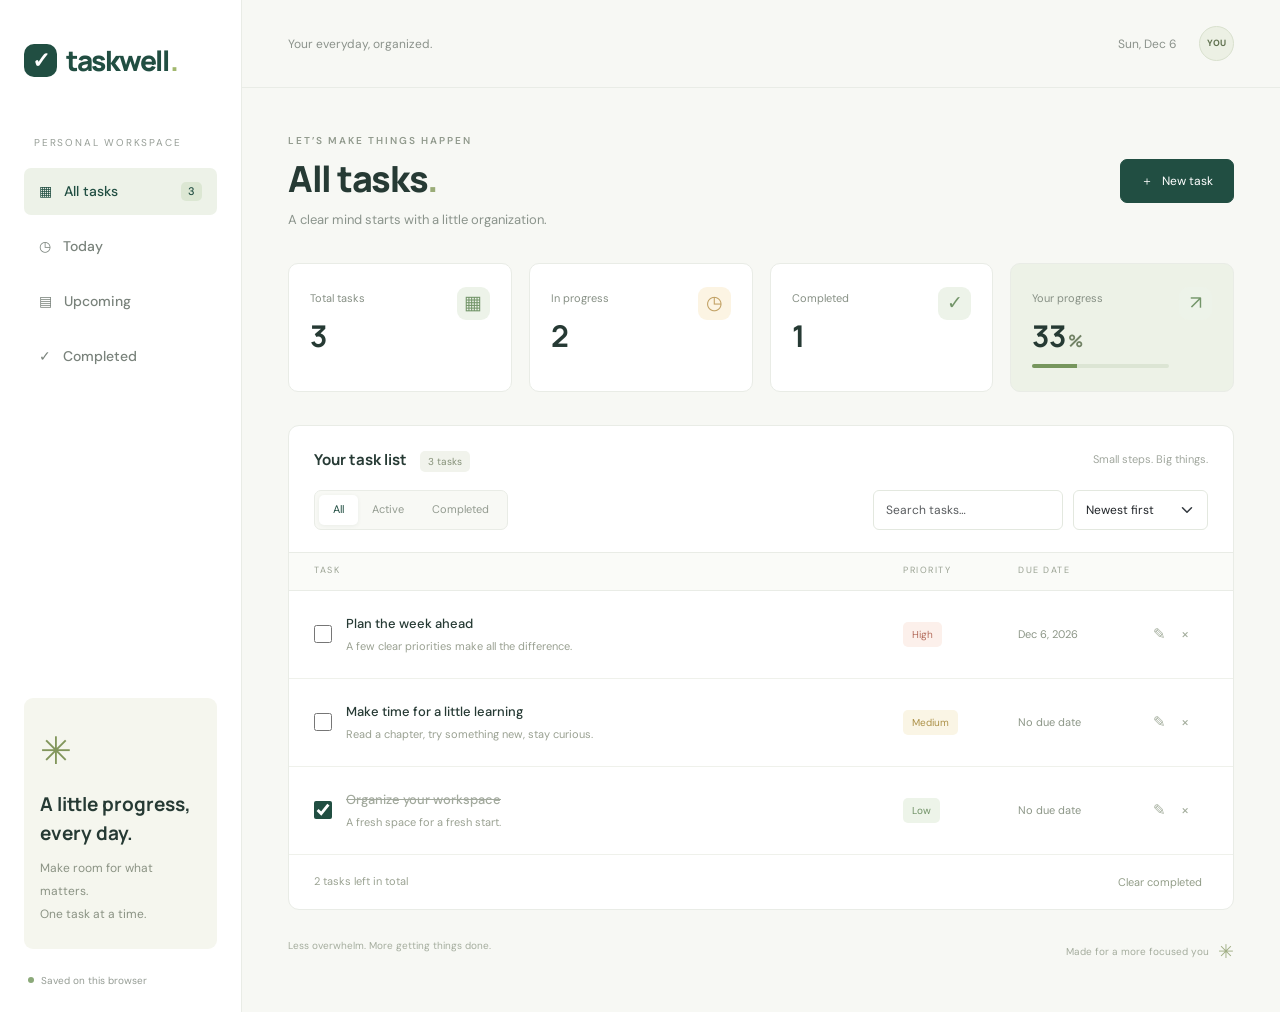
==== frontend/index.html @ 77743ed1 "Initial commit" ====
<!doctype html>
<html lang="en">
<head>
  <meta charset="utf-8">
  <meta name="viewport" content="width=device-width, initial-scale=1">
  <meta name="theme-color" content="#214e42">
  <title>Taskwell — Your everyday, organized</title>
  <link href="https://cdn.jsdelivr.net/npm/bootstrap@5.3.3/dist/css/bootstrap.min.css" rel="stylesheet">
  <link href="css/style.css" rel="stylesheet">
</head>
<body>
  <div class="app-shell">
    <aside class="sidebar">
      <a class="brand" href="index.html"><span class="brand-icon">✓</span> taskwell<span class="brand-dot">.</span></a>
      <div class="workspace-label">PERSONAL WORKSPACE</div>
      <nav aria-label="Task views" class="view-nav">
        <button class="nav-item active" data-view="all"><span>▦ &nbsp; All tasks</span><span id="nav-count">0</span></button>
        <button class="nav-item" data-view="today"><span>◷ &nbsp; Today</span></button>
        <button class="nav-item" data-view="upcoming"><span>▤ &nbsp; Upcoming</span></button>
        <button class="nav-item" data-view="completed"><span>✓ &nbsp; Completed</span></button>
      </nav>
      <div class="sidebar-note"><span class="note-spark">✳</span><h2>A little progress,<br>every day.</h2><p>Make room for what matters.<br>One task at a time.</p></div>
      <div class="storage-note"><span></span> Saved on this browser</div>
    </aside>
    <main>
      <header class="topbar"><span>Your everyday, organized.</span><div class="profile"><span id="header-date"></span><span class="avatar">YOU</span></div></header>
      <div class="main-content">
        <section class="page-heading"><div><div class="eyebrow">LET’S MAKE THINGS HAPPEN</div><h1 id="view-title">All tasks<span>.</span></h1><p id="view-description">A clear mind starts with a little organization.</p></div><button class="btn btn-green" id="add-task">＋ &nbsp; New task</button></section>
        <section class="stats-grid" aria-label="Task summary">
          <article class="stat-card"><div><span>Total tasks</span><strong id="stat-total">0</strong></div><span class="stat-icon">▦</span></article>
          <article class="stat-card"><div><span>In progress</span><strong id="stat-active">0</strong></div><span class="stat-icon amber">◷</span></article>
          <article class="stat-card"><div><span>Completed</span><strong id="stat-done">0</strong></div><span class="stat-icon">✓</span></article>
          <article class="stat-card progress-card"><div><span>Your progress</span><strong id="stat-progress">0<span>%</span></strong><div class="progress-track"><div id="progress-fill"></div></div></div><span class="stat-icon">↗</span></article>
        </section>
        <section class="task-panel" aria-label="Tasks">
          <div class="panel-heading"><h2>Your task list <span id="list-count">0 tasks</span></h2><span class="small-note">Small steps. Big things.</span></div>
          <div class="toolbar"><div class="filter-tabs" role="group" aria-label="Filter by status"><button class="active" data-status="all">All</button><button data-status="active">Active</button><button data-status="completed">Completed</button></div><div class="search-sort"><input id="search" type="search" class="form-control" placeholder="Search tasks…" aria-label="Search tasks"><select id="sort" class="form-select" aria-label="Sort tasks"><option value="newest">Newest first</option><option value="due">Due date</option><option value="priority">Priority</option></select></div></div>
          <div class="list-labels"><span>TASK</span><span>PRIORITY</span><span>DUE DATE</span><span></span></div>
          <div id="task-list"></div>
          <div class="panel-footer"><span id="remaining-count">0 tasks left</span><button id="clear-completed">Clear completed</button></div>
        </section>
        <footer class="page-footer"><span>Less overwhelm. More getting things done.</span><span>Made for a more focused you <span class="footer-star">✳</span></span></footer>
      </div>
    </main>
  </div>
  <div class="modal fade" id="task-modal" tabindex="-1" aria-labelledby="modal-title" aria-hidden="true"><div class="modal-dialog modal-dialog-centered"><div class="modal-content"><form id="task-form"><div class="modal-header"><h2 class="modal-title fs-5" id="modal-title">New task</h2><button type="button" class="btn-close" data-bs-dismiss="modal" aria-label="Close"></button></div><div class="modal-body"><label class="form-label" for="task-title">Task title <span class="text-danger">*</span></label><input id="task-title" class="form-control mb-3" required maxlength="120" placeholder="What would you like to get done?"><label class="form-label" for="task-notes">Notes</label><textarea id="task-notes" class="form-control mb-3" maxlength="500" rows="3" placeholder="Add a little detail (optional)"></textarea><div class="row"><div class="col-sm-6 mb-3"><label class="form-label" for="task-priority">Priority</label><select id="task-priority" class="form-select"><option value="low">Low</option><option value="medium" selected>Medium</option><option value="high">High</option></select></div><div class="col-sm-6 mb-3"><label class="form-label" for="task-due">Due date</label><input id="task-due" class="form-control" type="date"></div></div></div><div class="modal-footer"><button type="button" class="btn btn-light" data-bs-dismiss="modal">Cancel</button><button class="btn btn-green" type="submit">Save task</button></div></form></div></div></div>
  <div id="announcement" class="visually-hidden" role="status" aria-live="polite"></div>
  <div id="storage-error" role="alert" hidden></div>
  <script src="https://code.jquery.com/jquery-3.7.1.min.js"></script>
  <script src="https://cdn.jsdelivr.net/npm/bootstrap@5.3.3/dist/js/bootstrap.bundle.min.js"></script>
  <script src="js/app.js"></script>
</body>
</html>
---- frontend/css/style.css ----
@import url('https://fonts.googleapis.com/css2?family=DM+Sans:wght@400;500;600;700&family=Manrope:wght@400;500;600;700;800&display=swap');
:root{--green:#214e42;--ink:#263a34;--muted:#87908b;--border:#e9ece6;--paper:#f7f8f4}*{box-sizing:border-box}body{margin:0;color:var(--ink);background:var(--paper);font-family:'DM Sans',sans-serif;font-size:14px}button,input,select,textarea{font:inherit}button,a,input,select,textarea{touch-action:manipulation}button:focus-visible,a:focus-visible{outline:3px solid #9dbb86;outline-offset:3px}.app-shell{display:flex;min-height:100vh}.sidebar{width:242px;flex-shrink:0;background:#fff;border-right:1px solid var(--border);padding:39px 24px 24px;display:flex;flex-direction:column}.brand{text-decoration:none;color:var(--green);font-family:Manrope,sans-serif;font-size:28px;font-weight:800;letter-spacing:-1.3px;display:flex;align-items:center;gap:9px}.brand-icon{font-size:22px;background:var(--green);color:white;border-radius:10px;width:33px;height:33px;text-align:center;line-height:33px}.brand-dot{color:#a2b86e;margin-left:-8px}.workspace-label{font-size:10px;letter-spacing:1.8px;color:#979e97;margin:54px 10px 18px}.view-nav{display:grid;gap:8px}.nav-item{border:0;background:transparent;color:#79827b;display:flex;justify-content:space-between;text-align:left;align-items:center;padding:13px 15px;border-radius:7px;font-weight:500}.nav-item.active{color:var(--green);background:#edf2e8}.nav-item #nav-count{background:#dce7d3;border-radius:5px;padding:1px 7px;font-size:11px}.sidebar-note{margin-top:auto;padding:25px 16px 23px;background:#f5f6ee;border-radius:9px}.note-spark{font-size:38px;color:#82965c}.sidebar-note h2{font-family:Manrope,sans-serif;font-size:19px;line-height:1.5;font-weight:700;margin:10px 0}.sidebar-note p{font-size:12px;line-height:1.9;color:#8b9384;margin:0}.storage-note{font-size:10px;color:#959c94;margin:24px 4px 0;display:flex;align-items:center;gap:7px}.storage-note span{width:6px;height:6px;background:#8ba979;border-radius:50%}main{flex:1;min-width:0}.topbar{height:88px;border-bottom:1px solid var(--border);display:flex;align-items:center;justify-content:space-between;padding:0 46px;color:#8b928b;font-size:12px}.profile{display:flex;gap:22px;align-items:center}.avatar{border:1px solid #d9e1ce;background:#ecf0e4;color:#617250;border-radius:50%;width:35px;height:35px;display:grid;place-items:center;font-size:9px;font-weight:700}.main-content{max-width:1280px;margin:auto;padding:45px 46px}.page-heading{display:flex;align-items:center;justify-content:space-between;margin-bottom:33px}.eyebrow{font-size:10px;letter-spacing:2px;color:#919a8d;font-weight:600}h1{font-family:Manrope,sans-serif;font-size:36px;letter-spacing:-1.3px;font-weight:800;margin:9px 0 10px}h1 span{color:#9aac77}.page-heading p{color:#8b948c;margin:0;font-size:13px}.btn-green{background:var(--green);color:#fff;border:1px solid var(--green);font-size:12px;padding:12px 20px;border-radius:7px}.btn-green:hover,.btn-green:focus{background:#173c32;color:#fff}.stats-grid{display:grid;grid-template-columns:repeat(4,1fr);gap:17px;margin-bottom:33px}.stat-card{background:#fff;border:1px solid var(--border);border-radius:10px;min-height:124px;padding:23px 21px;display:flex;justify-content:space-between;gap:10px}.stat-card div>span{font-size:11px;color:#879085}.stat-card strong{display:block;font-family:Manrope,sans-serif;font-size:30px;font-weight:700;line-height:1.4;margin-top:7px}.stat-icon{border-radius:9px;background:#edf3e9;color:#739569;width:33px;height:33px;display:grid;place-items:center;font-size:19px}.stat-icon.amber{background:#fcf4e3;color:#c1a063}.progress-card{background:#edf2e7}.progress-card>div{flex:1}.progress-card strong span{font-size:17px;color:#718265;margin-left:2px}.progress-track{height:4px;background:#dce5d4;border-radius:4px;margin-top:7px;overflow:hidden}.progress-track div{height:100%;background:#76965d;transition:width .2s}.task-panel{background:#fff;border:1px solid var(--border);border-radius:11px;overflow:hidden}.panel-heading{display:flex;align-items:center;justify-content:space-between;padding:25px 25px 21px}h2{margin:0}.panel-heading h2{font-family:Manrope,sans-serif;font-size:15px;font-weight:700}.panel-heading h2 span{margin-left:10px;background:#f1f3ec;border-radius:5px;padding:4px 8px;font-family:'DM Sans',sans-serif;font-size:10px;font-weight:400;color:#859078}.small-note{font-size:11px;color:#a1a79e}.toolbar{padding:0 25px 22px;display:flex;justify-content:space-between;gap:16px}.filter-tabs{display:flex;padding:4px;border:1px solid var(--border);background:#f8f9f5;border-radius:7px}.filter-tabs button{border:0;border-radius:5px;background:transparent;padding:6px 14px;font-size:11px;color:#939b90}.filter-tabs button.active{background:white;color:var(--green);box-shadow:0 1px 4px #263a3410}.search-sort{display:flex;gap:10px}.search-sort .form-control{width:190px}.search-sort .form-select{width:135px}.form-control,.form-select{border-color:#e3e8df;font-size:12px;padding-top:10px;padding-bottom:10px}.form-control:focus,.form-select:focus{border-color:#8eab80;box-shadow:0 0 0 3px #87a77b20}.list-labels,.task-row{display:grid;grid-template-columns:minmax(0,1fr) 100px 115px 60px;gap:15px;align-items:center;padding:0 25px}.list-labels{background:#fafbf8;border-top:1px solid var(--border);border-bottom:1px solid var(--border);height:39px;font-size:9px;letter-spacing:1.5px;color:#9aa293}.task-row{min-height:88px;border-bottom:1px solid #eff1eb}.task-main{display:flex;align-items:center;gap:14px;min-width:0}.task-check{width:18px;height:18px;accent-color:var(--green);cursor:pointer;flex-shrink:0}.task-copy{min-width:0}.task-title{font-size:13px;font-weight:500;overflow-wrap:anywhere}.task-notes{font-size:11px;color:#9aA192;margin-top:5px;overflow-wrap:anywhere}.task-row.done .task-title{text-decoration:line-through;color:#a2a99d}.badge-priority{font-size:10px;padding:5px 9px;border-radius:5px;display:inline-block;width:fit-content;text-transform:capitalize}.priority-high{color:#b46d5d;background:#fcf0eb}.priority-medium{color:#ac9148;background:#faf5e5}.priority-low{color:#6f9165;background:#edf4e9}.due-date{font-size:11px;color:#8c9687}.due-date.overdue{color:#bb7561}.task-actions{display:flex;gap:5px}.icon-btn{border:0;background:transparent;color:#a2ac9b;padding:5px;font-size:15px;border-radius:4px}.icon-btn:hover{color:var(--green);background:#f0f4ec}.delete-task:hover{color:#b86d5b}.panel-footer{display:flex;justify-content:space-between;padding:18px 25px;font-size:11px;color:#9ba393}.panel-footer button{background:none;border:0;color:#929d88;font-size:11px}.panel-footer button:disabled{opacity:.4;cursor:default}.empty-state{text-align:center;padding:58px 20px;color:#929d88}.empty-state strong{display:block;color:#53674d;font-size:18px;margin-bottom:9px}.page-footer{display:flex;justify-content:space-between;gap:15px;margin-top:28px;font-size:10px;color:#a5ad9e}.footer-star{font-size:19px;color:#a0ae84;vertical-align:middle;margin-left:6px}.modal-content{border:0;border-radius:13px}.modal-header,.modal-footer{border-color:var(--border);padding:20px 24px}.modal-body{padding:24px}.form-label{font-size:12px;font-weight:500}#storage-error{position:fixed;bottom:20px;left:50%;transform:translateX(-50%);padding:15px 22px;background:#7d4437;color:white;border-radius:7px;z-index:1100;max-width:90%}@media(min-width:1450px){.main-content{padding-top:60px}.task-row{min-height:96px}}@media(max-width:1100px){.sidebar{width:205px;padding-left:18px;padding-right:18px}.main-content{padding:32px 25px}.topbar{padding:0 25px}.toolbar{flex-wrap:wrap}.stats-grid{gap:10px}.stat-card{padding:18px 14px}.search-sort{flex:1;justify-content:flex-end}}@media(max-width:760px){.app-shell{display:block}.sidebar{width:100%;padding:18px 20px;border-right:0;border-bottom:1px solid var(--border)}.brand{font-size:24px}.workspace-label,.sidebar-note,.storage-note{display:none}.view-nav{display:flex;overflow:auto;gap:4px;margin-top:18px}.nav-item{white-space:nowrap;padding:10px;font-size:12px;gap:9px}.topbar{height:61px;padding:0 20px}.profile{gap:10px}.main-content{padding:28px 18px}.page-heading{gap:15px}.eyebrow{font-size:8px}h1{font-size:30px}.page-heading p{font-size:11px}.btn-green{padding:10px 13px;white-space:nowrap}.stats-grid{grid-template-columns:repeat(2,1fr);margin-bottom:24px}.stat-card{min-height:110px}.small-note{display:none}.panel-heading{padding:22px 16px}.toolbar{padding:0 16px 18px}.search-sort{width:100%;flex:auto}.search-sort .form-control{width:100%}.search-sort .form-select{width:135px;flex-shrink:0}.list-labels{display:none}.task-row{grid-template-columns:minmax(0,1fr) auto;gap:8px;padding:18px 16px}.task-main{grid-column:1;grid-row:1 / 3}.task-row .badge-priority{grid-column:2;justify-self:end}.due-date{grid-column:2;text-align:right}.task-actions{grid-column:2;justify-content:flex-end}.panel-footer{padding:18px 16px}.page-footer{font-size:9px;flex-wrap:wrap}.task-title{font-size:12px}}
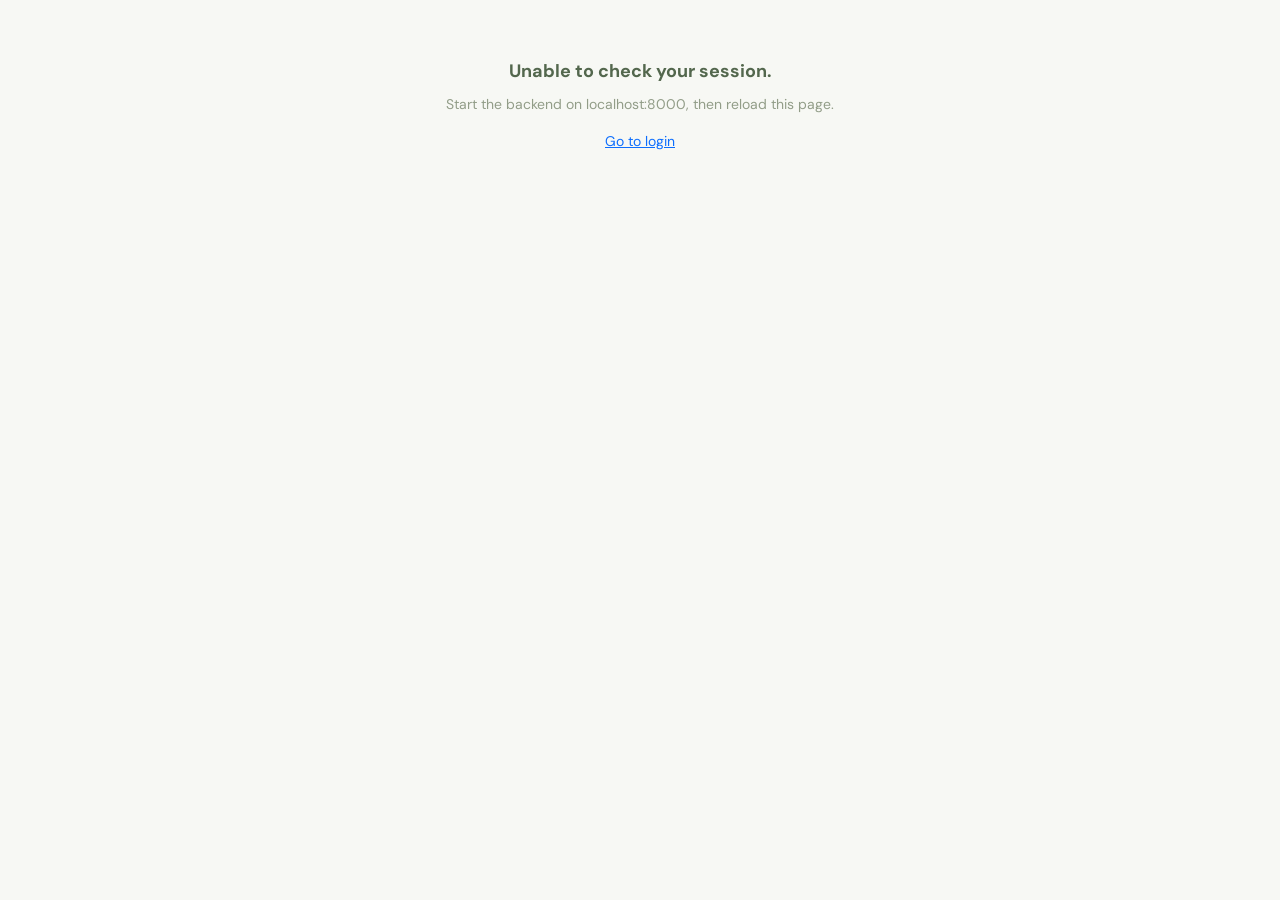
==== commit 6aa5e386: "Login logout" ====
--- a/frontend/index.html
+++ b/frontend/index.html
@@ -1,5 +1,5 @@
 <!doctype html>
-<html lang="en">
+<html lang="en" class="auth-checking">
 <head>
   <meta charset="utf-8">
   <meta name="viewport" content="width=device-width, initial-scale=1">
@@ -7,6 +7,7 @@
   <title>Taskwell — Your everyday, organized</title>
   <link href="https://cdn.jsdelivr.net/npm/bootstrap@5.3.3/dist/css/bootstrap.min.css" rel="stylesheet">
   <link href="css/style.css" rel="stylesheet">
+  <link href="css/auth.css" rel="stylesheet">
 </head>
 <body>
   <div class="app-shell">
@@ -23,7 +24,7 @@
       <div class="storage-note"><span></span> Saved on this browser</div>
     </aside>
     <main>
-      <header class="topbar"><span>Your everyday, organized.</span><div class="profile"><span id="header-date"></span><span class="avatar">YOU</span></div></header>
+      <header class="topbar"><span>Your everyday, organized.</span><div class="profile"><span id="header-date"></span><span class="account-name"></span><button id="logout" class="logout-button">Log out</button><span id="account-error" role="alert"></span></div></header>
       <div class="main-content">
         <section class="page-heading"><div><div class="eyebrow">LET’S MAKE THINGS HAPPEN</div><h1 id="view-title">All tasks<span>.</span></h1><p id="view-description">A clear mind starts with a little organization.</p></div><button class="btn btn-green" id="add-task">＋ &nbsp; New task</button></section>
         <section class="stats-grid" aria-label="Task summary">
@@ -48,6 +49,8 @@
   <div id="storage-error" role="alert" hidden></div>
   <script src="https://code.jquery.com/jquery-3.7.1.min.js"></script>
   <script src="https://cdn.jsdelivr.net/npm/bootstrap@5.3.3/dist/js/bootstrap.bundle.min.js"></script>
+  <script src="js/config.js"></script>
+  <script src="js/session.js"></script>
   <script src="js/app.js"></script>
 </body>
 </html>
--- a/frontend/css/auth.css
+++ b/frontend/css/auth.css
@@ -0,0 +1 @@
+.auth-page{min-height:100vh}.auth-layout{display:grid;grid-template-columns:42% 58%;min-height:100vh}.auth-story{background:#eaf0e2;padding:45px 55px;display:flex;flex-direction:column;justify-content:space-between}.auth-story h1{font-size:48px;line-height:1.3;margin:18px 0}.auth-story p,.auth-story>span{color:#7e8e73;font-size:13px}.auth-story .note-spark{font-size:65px}.auth-form-panel{display:flex;align-items:center;justify-content:center;padding:45px 25px;background:#fcfdf9}.auth-card{width:100%;max-width:385px}.auth-card h2{font-family:Manrope,sans-serif;font-size:30px;letter-spacing:-1px;font-weight:800;margin:14px 0}.auth-description{color:#899580;font-size:13px;line-height:1.8;margin-bottom:27px}.auth-card .form-control{background:#fff;padding:12px}.auth-card .btn{margin-top:10px;padding:13px}.auth-links{display:grid;gap:14px;font-size:12px;text-align:center;margin-top:24px;color:#899580}.auth-links a{color:var(--green);text-underline-offset:4px}.auth-footnote{text-align:center;font-size:11px;color:#a0aa95;margin-top:40px}.password-hint{font-size:11px;color:#87967d;line-height:1.6}#auth-message{padding:12px 14px;border-radius:6px;background:#edf2e7;color:#325740;font-size:12px;line-height:1.7;margin-bottom:20px;white-space:pre-line}#auth-message.error{background:#fcf0eb;color:#a04f3b}.account-name{color:var(--green);font-weight:600}.logout-button{border:1px solid #dce4d5;border-radius:5px;background:#fff;padding:7px 12px;color:var(--green);font-size:11px}#account-error{font-size:11px;color:#a04f3b}.auth-checking .app-shell{visibility:hidden}@media(max-width:760px){.auth-layout{grid-template-columns:1fr}.auth-story{padding:25px}.auth-story>div,.auth-story>span{display:none}.auth-form-panel{padding:40px 24px}.auth-card h2{font-size:27px}.auth-checking .app-shell{visibility:hidden}.profile{flex-wrap:wrap}#header-date{display:none}}
